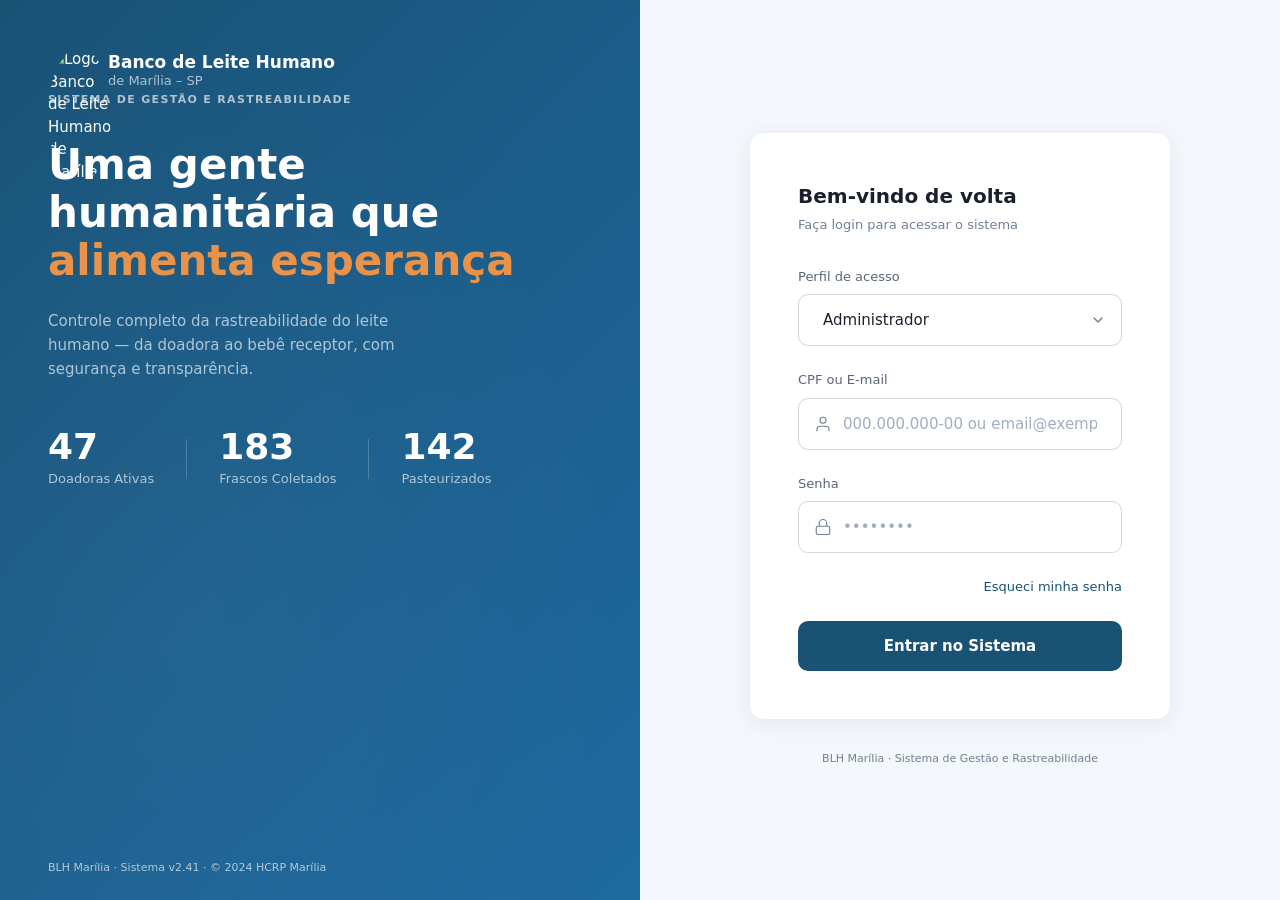
==== index.html @ a02af9a5 "tela de login" ====
<!DOCTYPE html>
<html lang="pt-BR">
<head>
    <meta charset="UTF-8">
    <meta name="viewport" content="width=device-width, initial-scale=1.0">
    <title>BLH Marília — Login</title>
    <link rel="stylesheet" href="assets/login.css">
<base target="_blank">
</head>
<body class="blh-login-body">

    <div class="blh-login-wrapper">

        <!-- Painel Esquerdo: Branding -->
        <section class="blh-login-branding" aria-label="Informações do sistema">

            <header class="blh-login-brand-header">
                <div class="blh-login-logo">
                    <!-- Substitua pelo src da sua logo -->
                    <img src="" alt="Logo Banco de Leite Humano de Marília" class="blh-login-logo-img">
                </div>
                <div class="blh-login-brand-text">
                    <h1 class="blh-login-brand-title">Banco de Leite Humano</h1>
                    <p class="blh-login-brand-subtitle">de Marília – SP</p>
                </div>
            </header>

            <div class="blh-login-tagline-wrapper">
                <p class="blh-login-system-label">SISTEMA DE GESTÃO E RASTREABILIDADE</p>

                <h2 class="blh-login-headline">
                    Uma gente<br>
                    humanitária que<br>
                    <span class="blh-login-headline-highlight">alimenta esperança</span>
                </h2>

                <p class="blh-login-description">
                    Controle completo da rastreabilidade do leite<br>
                    humano — da doadora ao bebê receptor, com<br>
                    segurança e transparência.
                </p>
            </div>

            <div class="blh-login-stats">
                <div class="blh-login-stat-item">
                    <span class="blh-login-stat-number">47</span>
                    <span class="blh-login-stat-label">Doadoras Ativas</span>
                </div>
                <div class="blh-login-stat-divider"></div>
                <div class="blh-login-stat-item">
                    <span class="blh-login-stat-number">183</span>
                    <span class="blh-login-stat-label">Frascos Coletados</span>
                </div>
                <div class="blh-login-stat-divider"></div>
                <div class="blh-login-stat-item">
                    <span class="blh-login-stat-number">142</span>
                    <span class="blh-login-stat-label">Pasteurizados</span>
                </div>
            </div>

            <footer class="blh-login-footer">
                <p class="blh-login-footer-text">BLH Marília · Sistema v2.41 · © 2024 HCRP Marília</p>
            </footer>

        </section>

        <!-- Painel Direito: Formulário -->
        <section class="blh-login-form-panel" aria-label="Formulário de login">

            <div class="blh-login-form-card">

                <header class="blh-login-form-header">
                    <h2 class="blh-login-form-title">Bem-vindo de volta</h2>
                    <p class="blh-login-form-subtitle">Faça login para acessar o sistema</p>
                </header>

                <form class="blh-login-form" action="#" method="POST" novalidate>

                    <div class="blh-login-field-group">
                        <label for="blh-perfil" class="blh-login-label">Perfil de acesso</label>
                        <div class="blh-login-select-wrapper">
                            <select id="blh-perfil" name="perfil" class="blh-login-select" required>
                                <option value="administrador" selected>Administrador</option>
                                <option value="nutricionista">Nutricionista</option>
                                <option value="coletador">Coletador</option>
                            </select>
                            <svg class="blh-login-select-icon" width="16" height="16" viewBox="0 0 16 16" fill="none" aria-hidden="true">
                                <path d="M4 6l4 4 4-4" stroke="currentColor" stroke-width="1.5" stroke-linecap="round" stroke-linejoin="round"/>
                            </svg>
                        </div>
                    </div>

                    <div class="blh-login-field-group">
                        <label for="blh-cpf-email" class="blh-login-label">CPF ou E-mail</label>
                        <div class="blh-login-input-wrapper">
                            <svg class="blh-login-input-icon" width="18" height="18" viewBox="0 0 24 24" fill="none" aria-hidden="true">
                                <path d="M20 21v-2a4 4 0 0 0-4-4H8a4 4 0 0 0-4 4v2" stroke="currentColor" stroke-width="1.5" stroke-linecap="round" stroke-linejoin="round"/>
                                <circle cx="12" cy="7" r="4" stroke="currentColor" stroke-width="1.5" stroke-linecap="round" stroke-linejoin="round"/>
                            </svg>
                            <input 
                                type="text" 
                                id="blh-cpf-email" 
                                name="login" 
                                class="blh-login-input" 
                                placeholder="000.000.000-00 ou email@exemplo.com"
                                autocomplete="username"
                                required
                            >
                        </div>
                    </div>

                    <div class="blh-login-field-group">
                        <label for="blh-senha" class="blh-login-label">Senha</label>
                        <div class="blh-login-input-wrapper">
                            <svg class="blh-login-input-icon" width="18" height="18" viewBox="0 0 24 24" fill="none" aria-hidden="true">
                                <rect x="3" y="11" width="18" height="11" rx="2" ry="2" stroke="currentColor" stroke-width="1.5"/>
                                <path d="M7 11V7a5 5 0 0 1 10 0v4" stroke="currentColor" stroke-width="1.5"/>
                            </svg>
                            <input 
                                type="password" 
                                id="blh-senha" 
                                name="senha" 
                                class="blh-login-input" 
                                placeholder="••••••••"
                                autocomplete="current-password"
                                required
                            >
                        </div>
                    </div>

                    <div class="blh-login-actions">
                        <a href="#" class="blh-login-forgot-link">Esqueci minha senha</a>
                    </div>

                    <button type="submit" class="blh-login-submit-btn">
                        Entrar no Sistema
                    </button>

                </form>

            </div>

            <footer class="blh-login-panel-footer">
                <p>BLH Marília · Sistema de Gestão e Rastreabilidade</p>
            </footer>

        </section>

    </div>

    <script src="login.js"></script>
</body>
</html>
---- assets/login.css ----
/* ============================================================
   BLH MARÍLIA — LOGIN
   Estilos da tela de autenticação
   Cores baseadas no design do Figma
   ============================================================ */

/* -----------------------------------------------------------
   VARIÁVEIS
   ----------------------------------------------------------- */
:root {
    /* Cores do painel esquerdo (azul) */
    --blh-login-blue-primary: #1a5276;
    --blh-login-blue-dark: #154360;
    --blh-login-blue-light: #1d6aa1;
    --blh-login-blue-gradient-start: #1a5276;
    --blh-login-blue-gradient-end: #1d6aa1;

    /* Cor de destaque (laranja) */
    --blh-login-orange: #e8924a;
    --blh-login-orange-hover: #d4803a;

    /* Cores do painel direito */
    --blh-login-bg-right: #f4f7fb;
    --blh-login-card-bg: #ffffff;
    --blh-login-card-shadow: 0 4px 24px rgba(26, 82, 126, 0.08);

    /* Texto */
    --blh-login-text-white: #fefefe;
    --blh-login-text-muted: rgba(255, 255, 255, 0.65);
    --blh-login-text-label: #5a6578;
    --blh-login-text-title: #1a202c;
    --blh-login-text-subtitle: #718096;

    /* Inputs */
    --blh-login-input-border: #d1d8e0;
    --blh-login-input-border-focus: #1a5276;
    --blh-login-input-bg: #ffffff;
    --blh-login-input-placeholder: #a0aec0;

    /* Botão */
    --blh-login-btn-bg: #1a5276;
    --blh-login-btn-bg-hover: #154360;
    --blh-login-btn-text: #ffffff;

    /* Link */
    --blh-login-link: #1a5276;
    --blh-login-link-hover: #154360;

    /* Estatísticas */
    --blh-login-stat-divider: rgba(255, 255, 255, 0.2);

    /* Espaçamento */
    --blh-login-space-xs: 4px;
    --blh-login-space-sm: 8px;
    --blh-login-space-md: 16px;
    --blh-login-space-lg: 24px;
    --blh-login-space-xl: 32px;
    --blh-login-space-2xl: 48px;

    /* Bordas */
    --blh-login-radius-sm: 6px;
    --blh-login-radius-md: 10px;
    --blh-login-radius-lg: 14px;

    /* Tipografia */
    --blh-login-font-family: 'Segoe UI', system-ui, -apple-system, BlinkMacSystemFont, sans-serif;
    --blh-login-font-size-xs: 11px;
    --blh-login-font-size-sm: 13px;
    --blh-login-font-size-base: 15px;
    --blh-login-font-size-md: 17px;
    --blh-login-font-size-lg: 20px;
    --blh-login-font-size-xl: 36px;
    --blh-login-font-size-2xl: 42px;
}

/* -----------------------------------------------------------
   RESET & BASE
   ----------------------------------------------------------- */
*, *::before, *::after {
    box-sizing: border-box;
    margin: 0;
    padding: 0;
}

html {
    font-size: 16px;
    -webkit-font-smoothing: antialiased;
    -moz-osx-font-smoothing: grayscale;
}

body.blh-login-body {
    font-family: var(--blh-login-font-family);
    font-size: var(--blh-login-font-size-base);
    color: var(--blh-login-text-title);
    line-height: 1.5;
    min-height: 100vh;
    overflow-x: hidden;
}

/* -----------------------------------------------------------
   LAYOUT PRINCIPAL
   ----------------------------------------------------------- */
.blh-login-wrapper {
    display: flex;
    min-height: 100vh;
    width: 100%;
}

/* -----------------------------------------------------------
   PAINEL ESQUERDO — BRANDING
   ----------------------------------------------------------- */
.blh-login-branding {
    flex: 1;
    display: flex;
    flex-direction: column;
    justify-content: space-between;
    padding: var(--blh-login-space-2xl) var(--blh-login-space-2xl) var(--blh-login-space-lg);
    background: linear-gradient(135deg, var(--blh-login-blue-gradient-start) 0%, var(--blh-login-blue-gradient-end) 100%);
    color: var(--blh-login-text-white);
    position: relative;
    overflow: hidden;
}

/* Efeito sutil de overlay */
.blh-login-branding::before {
    content: '';
    position: absolute;
    top: 0;
    left: 0;
    right: 0;
    bottom: 0;
    background: radial-gradient(ellipse at 30% 70%, rgba(255,255,255,0.03) 0%, transparent 70%);
    pointer-events: none;
}

/* Header com logo */
.blh-login-brand-header {
    display: flex;
    align-items: center;
    gap: var(--blh-login-space-md);
    position: relative;
    z-index: 1;
}

.blh-login-logo {
    width: 44px;
    height: 44px;
    flex-shrink: 0;
}

.blh-login-logo-img {
    width: 100%;
    height: 100%;
    object-fit: contain;
    border-radius: 50%;
}

.blh-login-brand-text {
    display: flex;
    flex-direction: column;
    line-height: 1.3;
}

.blh-login-brand-title {
    font-size: var(--blh-login-font-size-md);
    font-weight: 600;
    color: var(--blh-login-text-white);
    margin: 0;
}

.blh-login-brand-subtitle {
    font-size: var(--blh-login-font-size-sm);
    color: var(--blh-login-text-muted);
    margin: 0;
}

/* Tagline e headline */
.blh-login-tagline-wrapper {
    position: relative;
    z-index: 1;
    max-width: 480px;
}

.blh-login-system-label {
    font-size: var(--blh-login-font-size-xs);
    font-weight: 600;
    letter-spacing: 0.12em;
    text-transform: uppercase;
    color: var(--blh-login-text-muted);
    margin-bottom: var(--blh-login-space-xl);
}

.blh-login-headline {
    font-size: var(--blh-login-font-size-2xl);
    font-weight: 700;
    line-height: 1.15;
    color: var(--blh-login-text-white);
    margin: 0 0 var(--blh-login-space-lg);
}

.blh-login-headline-highlight {
    color: var(--blh-login-orange);
}

.blh-login-description {
    font-size: var(--blh-login-font-size-base);
    color: var(--blh-login-text-muted);
    line-height: 1.6;
    margin: 0;
}

/* Estatísticas */
.blh-login-stats {
    display: flex;
    align-items: center;
    gap: var(--blh-login-space-xl);
    position: relative;
    z-index: 1;
    margin-top: var(--blh-login-space-2xl);
}

.blh-login-stat-item {
    display: flex;
    flex-direction: column;
    gap: var(--blh-login-space-xs);
}

.blh-login-stat-number {
    font-size: var(--blh-login-font-size-xl);
    font-weight: 700;
    color: var(--blh-login-text-white);
    line-height: 1;
}

.blh-login-stat-label {
    font-size: var(--blh-login-font-size-sm);
    color: var(--blh-login-text-muted);
    font-weight: 400;
}

.blh-login-stat-divider {
    width: 1px;
    height: 40px;
    background: var(--blh-login-stat-divider);
}

/* Footer do branding */
.blh-login-footer {
    position: relative;
    z-index: 1;
    margin-top: auto;
    padding-top: var(--blh-login-space-xl);
}

.blh-login-footer-text {
    font-size: var(--blh-login-font-size-xs);
    color: var(--blh-login-text-muted);
    margin: 0;
}

/* -----------------------------------------------------------
   PAINEL DIREITO — FORMULÁRIO
   ----------------------------------------------------------- */
.blh-login-form-panel {
    flex: 1;
    display: flex;
    flex-direction: column;
    align-items: center;
    justify-content: center;
    padding: var(--blh-login-space-2xl);
    background: var(--blh-login-bg-right);
    position: relative;
}

/* Card do formulário */
.blh-login-form-card {
    width: 100%;
    max-width: 420px;
    background: var(--blh-login-card-bg);
    border-radius: var(--blh-login-radius-lg);
    padding: var(--blh-login-space-2xl);
    box-shadow: var(--blh-login-card-shadow);
}

/* Header do formulário */
.blh-login-form-header {
    margin-bottom: var(--blh-login-space-xl);
}

.blh-login-form-title {
    font-size: var(--blh-login-font-size-lg);
    font-weight: 700;
    color: var(--blh-login-text-title);
    margin: 0 0 var(--blh-login-space-xs);
}

.blh-login-form-subtitle {
    font-size: var(--blh-login-font-size-sm);
    color: var(--blh-login-text-subtitle);
    margin: 0;
}

/* Campos do formulário */
.blh-login-form {
    display: flex;
    flex-direction: column;
    gap: var(--blh-login-space-lg);
}

.blh-login-field-group {
    display: flex;
    flex-direction: column;
    gap: var(--blh-login-space-sm);
}

.blh-login-label {
    font-size: var(--blh-login-font-size-sm);
    font-weight: 500;
    color: var(--blh-login-text-label);
}

/* Select customizado */
.blh-login-select-wrapper {
    position: relative;
}

.blh-login-select {
    width: 100%;
    padding: var(--blh-login-space-md) var(--blh-login-space-lg);
    padding-right: 40px;
    font-size: var(--blh-login-font-size-base);
    font-family: inherit;
    color: var(--blh-login-text-title);
    background: var(--blh-login-input-bg);
    border: 1.5px solid var(--blh-login-input-border);
    border-radius: var(--blh-login-radius-md);
    appearance: none;
    -webkit-appearance: none;
    cursor: pointer;
    transition: border-color 0.2s ease, box-shadow 0.2s ease;
}

.blh-login-select:focus {
    outline: none;
    border-color: var(--blh-login-input-border-focus);
    box-shadow: 0 0 0 3px rgba(26, 82, 126, 0.1);
}

.blh-login-select-icon {
    position: absolute;
    right: var(--blh-login-space-md);
    top: 50%;
    transform: translateY(-50%);
    color: var(--blh-login-text-subtitle);
    pointer-events: none;
}

/* Input com ícone */
.blh-login-input-wrapper {
    position: relative;
    display: flex;
    align-items: center;
}

.blh-login-input-icon {
    position: absolute;
    left: var(--blh-login-space-md);
    color: var(--blh-login-text-subtitle);
    pointer-events: none;
    z-index: 1;
}

.blh-login-input {
    width: 100%;
    padding: var(--blh-login-space-md) var(--blh-login-space-lg);
    padding-left: 44px;
    font-size: var(--blh-login-font-size-base);
    font-family: inherit;
    color: var(--blh-login-text-title);
    background: var(--blh-login-input-bg);
    border: 1.5px solid var(--blh-login-input-border);
    border-radius: var(--blh-login-radius-md);
    transition: border-color 0.2s ease, box-shadow 0.2s ease;
}

.blh-login-input::placeholder {
    color: var(--blh-login-input-placeholder);
}

.blh-login-input:focus {
    outline: none;
    border-color: var(--blh-login-input-border-focus);
    box-shadow: 0 0 0 3px rgba(26, 82, 126, 0.1);
}

/* Ações do formulário */
.blh-login-actions {
    display: flex;
    justify-content: flex-end;
}

.blh-login-forgot-link {
    font-size: var(--blh-login-font-size-sm);
    color: var(--blh-login-link);
    text-decoration: none;
    font-weight: 500;
    transition: color 0.2s ease;
}

.blh-login-forgot-link:hover {
    color: var(--blh-login-link-hover);
    text-decoration: underline;
}

/* Botão de submit */
.blh-login-submit-btn {
    width: 100%;
    padding: var(--blh-login-space-md) var(--blh-login-space-lg);
    font-size: var(--blh-login-font-size-base);
    font-family: inherit;
    font-weight: 600;
    color: var(--blh-login-btn-text);
    background: var(--blh-login-btn-bg);
    border: none;
    border-radius: var(--blh-login-radius-md);
    cursor: pointer;
    transition: background 0.2s ease, transform 0.15s ease;
}

.blh-login-submit-btn:hover {
    background: var(--blh-login-btn-bg-hover);
}

.blh-login-submit-btn:active {
    transform: translateY(1px);
}

.blh-login-submit-btn:focus {
    outline: none;
    box-shadow: 0 0 0 3px rgba(26, 82, 126, 0.2);
}

/* Footer do painel direito */
.blh-login-panel-footer {
    margin-top: var(--blh-login-space-xl);
    text-align: center;
}

.blh-login-panel-footer p {
    font-size: var(--blh-login-font-size-xs);
    color: var(--blh-login-text-subtitle);
    margin: 0;
}

/* -----------------------------------------------------------
   RESPONSIVIDADE
   ----------------------------------------------------------- */
@media (max-width: 900px) {
    .blh-login-wrapper {
        flex-direction: column;
    }

    .blh-login-branding {
        padding: var(--blh-login-space-xl) var(--blh-login-space-lg);
        min-height: auto;
    }

    .blh-login-headline {
        font-size: var(--blh-login-font-size-xl);
    }

    .blh-login-stats {
        gap: var(--blh-login-space-lg);
        margin-top: var(--blh-login-space-xl);
    }

    .blh-login-form-panel {
        padding: var(--blh-login-space-xl) var(--blh-login-space-lg);
    }

    .blh-login-form-card {
        padding: var(--blh-login-space-xl);
    }
}

@media (max-width: 480px) {
    .blh-login-branding {
        padding: var(--blh-login-space-lg);
    }

    .blh-login-headline {
        font-size: 28px;
    }

    .blh-login-stats {
        flex-wrap: wrap;
        gap: var(--blh-login-space-md);
    }

    .blh-login-stat-divider {
        display: none;
    }

    .blh-login-form-panel {
        padding: var(--blh-login-space-lg);
    }

    .blh-login-form-card {
        padding: var(--blh-login-space-lg);
        border-radius: var(--blh-login-radius-md);
    }
}
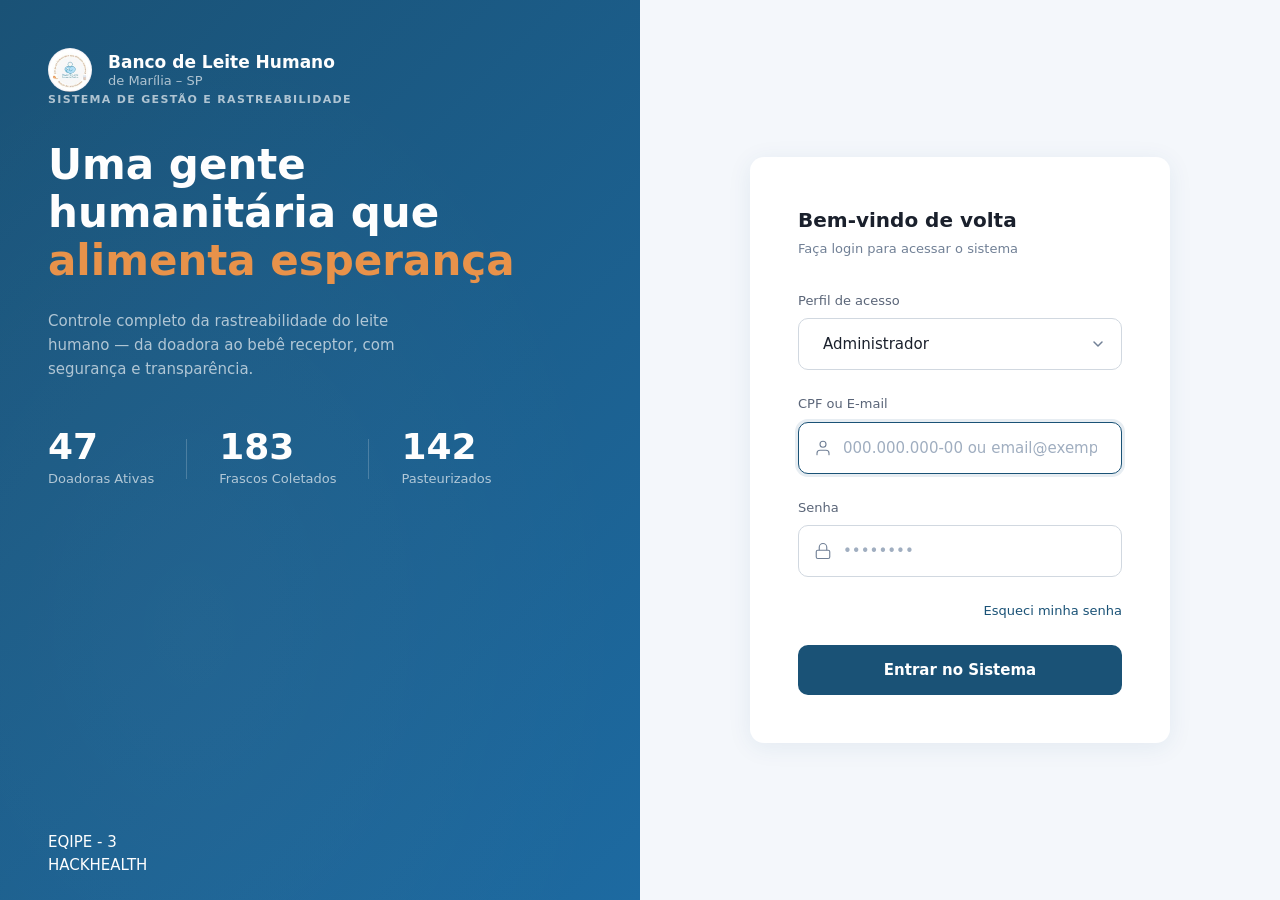
==== commit 09febaf3: "iniciando o dashboard" ====
--- a/index.html
+++ b/index.html
@@ -17,7 +17,7 @@
             <header class="blh-login-brand-header">
                 <div class="blh-login-logo">
                     <!-- Substitua pelo src da sua logo -->
-                    <img src="" alt="Logo Banco de Leite Humano de Marília" class="blh-login-logo-img">
+                    <img src="assets/img/img-logo.jpg" alt="Logo Banco de Leite Humano de Marília" class="blh-login-logo-img">
                 </div>
                 <div class="blh-login-brand-text">
                     <h1 class="blh-login-brand-title">Banco de Leite Humano</h1>
@@ -59,7 +59,8 @@
             </div>
 
             <footer class="blh-login-footer">
-                <p class="blh-login-footer-text">BLH Marília · Sistema v2.41 · © 2024 HCRP Marília</p>
+                <p>EQIPE - 3</p>
+                <p>HACKHEALTH</p>
             </footer>
 
         </section>
@@ -140,14 +141,10 @@
 
             </div>
 
-            <footer class="blh-login-panel-footer">
-                <p>BLH Marília · Sistema de Gestão e Rastreabilidade</p>
-            </footer>
-
         </section>
 
     </div>
 
-    <script src="login.js"></script>
+    <script src="assets/js/login.js"></script>
 </body>
 </html>
